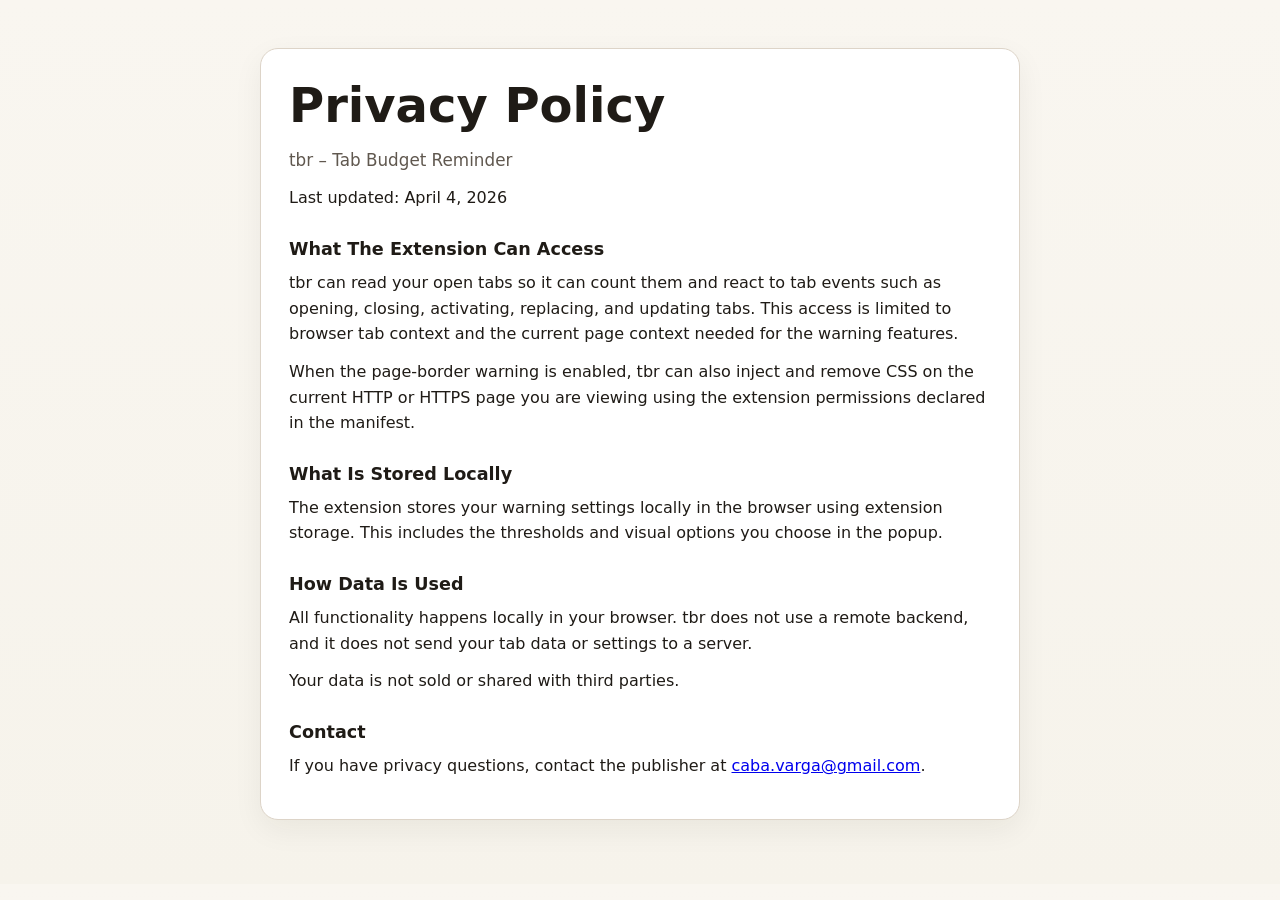
==== docs/privacy/index.html @ a191aa72 "docs: finalize store submission copy" ====
<!doctype html>
<html lang="en">
  <head>
    <meta charset="utf-8" />
    <meta name="viewport" content="width=device-width, initial-scale=1" />
    <title>Privacy Policy for tbr – Tab Budget Reminder</title>
    <meta
      name="description"
      content="Privacy policy for the tbr browser extension."
    />
    <style>
      :root {
        color-scheme: light;
        --bg: #f6f3eb;
        --panel: #ffffff;
        --text: #1f1b16;
        --muted: #60584f;
        --accent: #8b3a2b;
        --line: #ddd4c8;
      }

      body {
        margin: 0;
        font: 16px/1.6 system-ui, -apple-system, BlinkMacSystemFont, "Segoe UI",
          sans-serif;
        color: var(--text);
        background: linear-gradient(180deg, #f9f6f0 0%, var(--bg) 100%);
      }

      main {
        max-width: 760px;
        margin: 0 auto;
        padding: 48px 20px 64px;
      }

      .card {
        background: var(--panel);
        border: 1px solid var(--line);
        border-radius: 18px;
        padding: 28px;
        box-shadow: 0 10px 30px rgba(31, 27, 22, 0.06);
      }

      h1,
      h2 {
        line-height: 1.2;
      }

      h1 {
        margin: 0 0 12px;
        font-size: clamp(2rem, 4vw, 3rem);
      }

      h2 {
        margin: 28px 0 10px;
        font-size: 1.1rem;
      }

      p,
      li {
        margin: 0 0 12px;
      }

      .lede {
        font-size: 1.05rem;
        color: var(--muted);
      }
    </style>
  </head>
  <body>
    <main>
      <article class="card">
        <h1>Privacy Policy</h1>
        <p class="lede">tbr – Tab Budget Reminder</p>
        <p>Last updated: April 4, 2026</p>

        <h2>What The Extension Can Access</h2>
        <p>
          tbr can read your open tabs so it can count them and react to tab
          events such as opening, closing, activating, replacing, and updating
          tabs. This access is limited to browser tab context and the current
          page context needed for the warning features.
        </p>
        <p>
          When the page-border warning is enabled, tbr can also inject and
          remove CSS on the current HTTP or HTTPS page you are viewing using
          the extension permissions declared in the manifest.
        </p>

        <h2>What Is Stored Locally</h2>
        <p>
          The extension stores your warning settings locally in the browser
          using extension storage. This includes the thresholds and visual
          options you choose in the popup.
        </p>

        <h2>How Data Is Used</h2>
        <p>
          All functionality happens locally in your browser. tbr does not use a
          remote backend, and it does not send your tab data or settings to a
          server.
        </p>
        <p>
          Your data is not sold or shared with third parties.
        </p>

        <h2>Contact</h2>
        <p>
          If you have privacy questions, contact the publisher at
          <a href="mailto:caba.varga@gmail.com">caba.varga@gmail.com</a>.
        </p>
      </article>
    </main>
  </body>
</html>
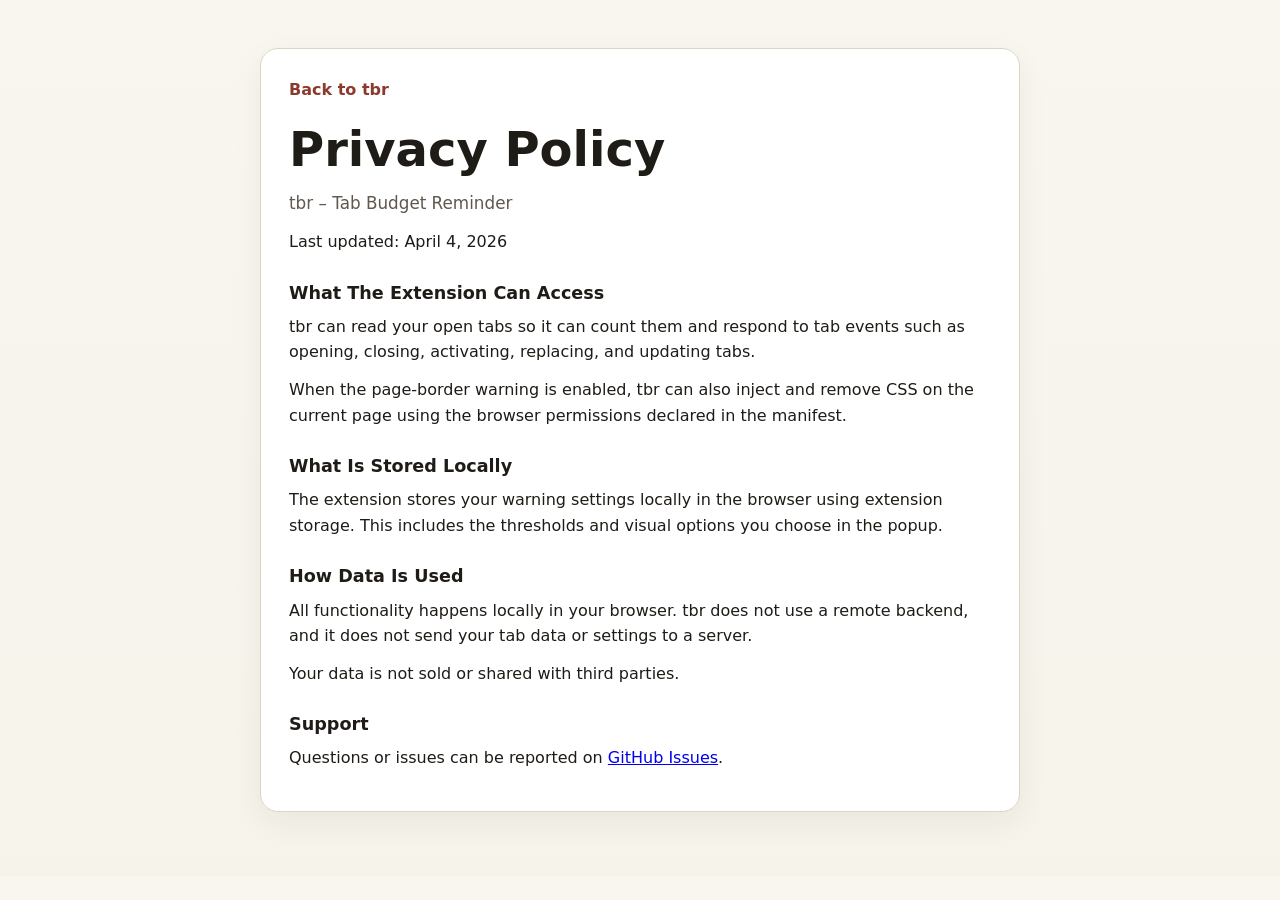
==== commit e8ddb5fc: "docs: refresh public docs entrypoints" ====
--- a/docs/privacy/index.html
+++ b/docs/privacy/index.html
@@ -41,6 +41,14 @@
         box-shadow: 0 10px 30px rgba(31, 27, 22, 0.06);
       }
 
+      .back {
+        display: inline-block;
+        margin-bottom: 18px;
+        color: var(--accent);
+        text-decoration: none;
+        font-weight: 600;
+      }
+
       h1,
       h2 {
         line-height: 1.2;
@@ -56,8 +64,7 @@
         font-size: 1.1rem;
       }
 
-      p,
-      li {
+      p {
         margin: 0 0 12px;
       }
 
@@ -70,21 +77,21 @@
   <body>
     <main>
       <article class="card">
+        <a class="back" href="../">Back to tbr</a>
         <h1>Privacy Policy</h1>
         <p class="lede">tbr – Tab Budget Reminder</p>
         <p>Last updated: April 4, 2026</p>
 
         <h2>What The Extension Can Access</h2>
         <p>
-          tbr can read your open tabs so it can count them and react to tab
+          tbr can read your open tabs so it can count them and respond to tab
           events such as opening, closing, activating, replacing, and updating
-          tabs. This access is limited to browser tab context and the current
-          page context needed for the warning features.
+          tabs.
         </p>
         <p>
           When the page-border warning is enabled, tbr can also inject and
-          remove CSS on the current HTTP or HTTPS page you are viewing using
-          the extension permissions declared in the manifest.
+          remove CSS on the current page using the browser permissions declared
+          in the manifest.
         </p>
 
         <h2>What Is Stored Locally</h2>
@@ -104,10 +111,12 @@
           Your data is not sold or shared with third parties.
         </p>
 
-        <h2>Contact</h2>
+        <h2>Support</h2>
         <p>
-          If you have privacy questions, contact the publisher at
-          <a href="mailto:caba.varga@gmail.com">caba.varga@gmail.com</a>.
+          Questions or issues can be reported on
+          <a href="https://github.com/CabaVarga/tbr/issues"
+            >GitHub Issues</a
+          >.
         </p>
       </article>
     </main>
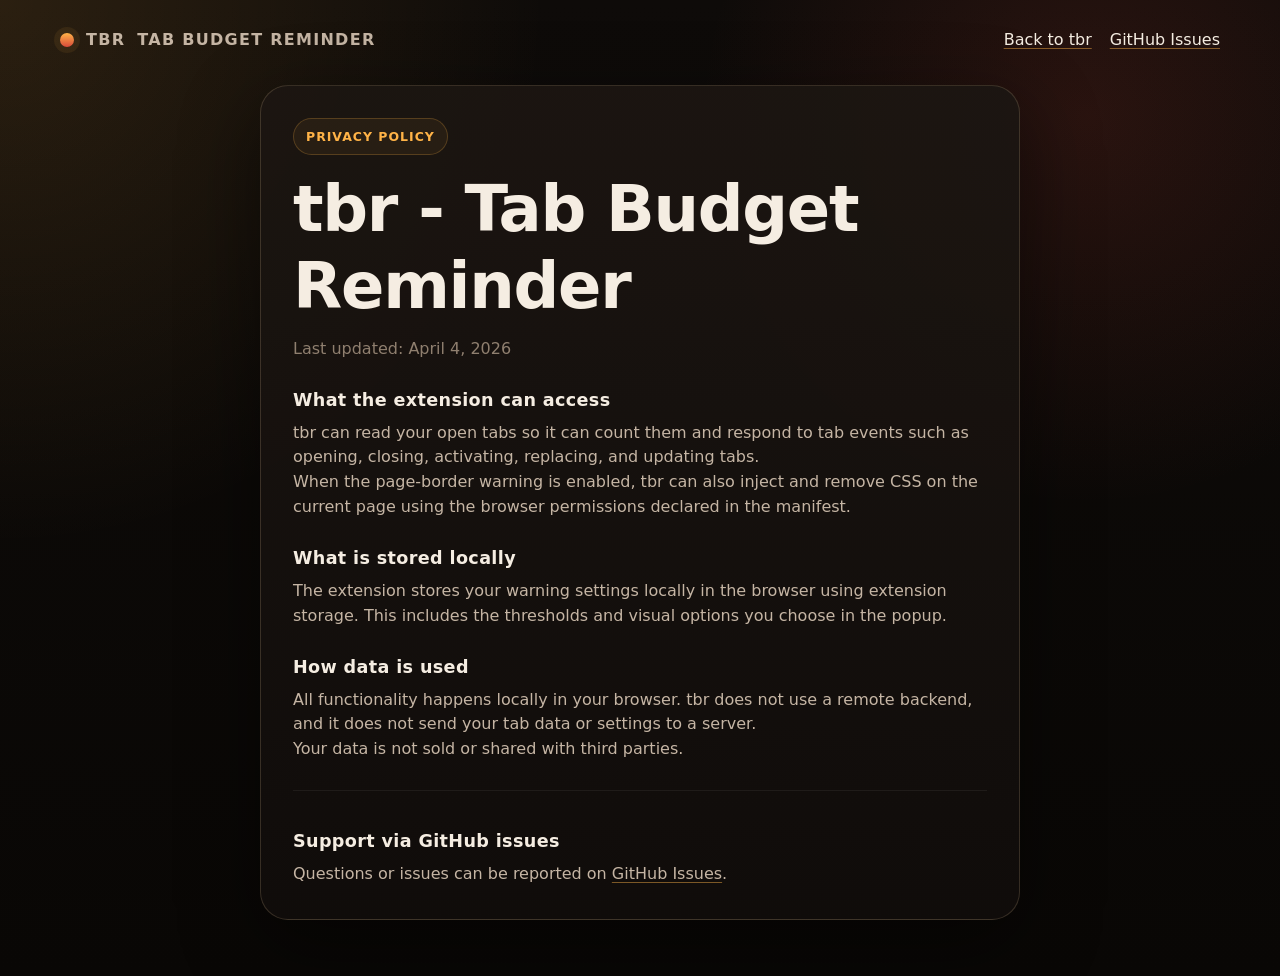
==== commit fc9f83a5: "docs: align privacy page with public site" ====
--- a/docs/privacy/index.html
+++ b/docs/privacy/index.html
@@ -3,122 +3,243 @@
   <head>
     <meta charset="utf-8" />
     <meta name="viewport" content="width=device-width, initial-scale=1" />
-    <title>Privacy Policy for tbr – Tab Budget Reminder</title>
+    <title>Privacy Policy for tbr - Tab Budget Reminder</title>
     <meta
       name="description"
       content="Privacy policy for the tbr browser extension."
     />
     <style>
       :root {
-        color-scheme: light;
-        --bg: #f6f3eb;
-        --panel: #ffffff;
-        --text: #1f1b16;
-        --muted: #60584f;
-        --accent: #8b3a2b;
-        --line: #ddd4c8;
+        color-scheme: dark;
+        --bg: #090705;
+        --bg-2: #120f0c;
+        --panel: rgba(20, 16, 13, 0.88);
+        --line: rgba(255, 217, 166, 0.16);
+        --text: #f5ede2;
+        --muted: #c5b5a4;
+        --soft: #8f7f6f;
+        --amber: #ffb347;
+        --shadow: 0 24px 80px rgba(0, 0, 0, 0.45);
+      }
+
+      * {
+        box-sizing: border-box;
       }
 
       body {
         margin: 0;
-        font: 16px/1.6 system-ui, -apple-system, BlinkMacSystemFont, "Segoe UI",
-          sans-serif;
         color: var(--text);
-        background: linear-gradient(180deg, #f9f6f0 0%, var(--bg) 100%);
-      }
-
+        background:
+          radial-gradient(circle at top left, rgba(255, 179, 71, 0.12), transparent 34%),
+          radial-gradient(circle at 85% 12%, rgba(215, 74, 58, 0.14), transparent 28%),
+          linear-gradient(180deg, #0e0b09 0%, var(--bg) 100%);
+        font: 16px/1.55 system-ui, -apple-system, BlinkMacSystemFont, "Segoe UI", sans-serif;
+      }
+
+      a {
+        color: inherit;
+        text-decoration-color: rgba(255, 179, 71, 0.45);
+        text-underline-offset: 0.18em;
+      }
+
+      a:hover {
+        color: var(--amber);
+      }
+
+      .wrap {
+        width: min(1160px, calc(100% - 32px));
+        margin: 0 auto;
+        padding: 28px 0 56px;
+      }
+
+      header,
       main {
+        position: relative;
+        z-index: 1;
+      }
+
+      .topbar {
+        display: flex;
+        align-items: center;
+        justify-content: space-between;
+        gap: 16px;
+        margin-bottom: 32px;
+      }
+
+      .brand {
+        display: inline-flex;
+        align-items: center;
+        gap: 12px;
+        font-weight: 700;
+        letter-spacing: 0.08em;
+        text-transform: uppercase;
+        color: var(--muted);
+      }
+
+      .brand-mark {
+        width: 14px;
+        height: 14px;
+        border-radius: 50%;
+        background: linear-gradient(180deg, var(--amber), #d74a3a);
+        box-shadow: 0 0 0 6px rgba(255, 179, 71, 0.08);
+      }
+
+      .toplinks {
+        display: flex;
+        gap: 18px;
+        flex-wrap: wrap;
+        justify-content: flex-end;
+      }
+
+      .panel {
+        background: linear-gradient(180deg, rgba(28, 22, 18, 0.92), rgba(17, 13, 11, 0.92));
+        border: 1px solid var(--line);
+        border-radius: 28px;
+        box-shadow: var(--shadow);
+        overflow: hidden;
+      }
+
+      .privacy {
         max-width: 760px;
         margin: 0 auto;
-        padding: 48px 20px 64px;
-      }
-
-      .card {
-        background: var(--panel);
-        border: 1px solid var(--line);
-        border-radius: 18px;
-        padding: 28px;
-        box-shadow: 0 10px 30px rgba(31, 27, 22, 0.06);
+        padding: 32px;
+      }
+
+      .eyebrow {
+        display: inline-flex;
+        align-items: center;
+        gap: 10px;
+        width: fit-content;
+        margin-bottom: 16px;
+        padding: 8px 12px;
+        border-radius: 999px;
+        border: 1px solid rgba(255, 179, 71, 0.22);
+        background: rgba(255, 179, 71, 0.06);
+        color: var(--amber);
+        letter-spacing: 0.08em;
+        text-transform: uppercase;
+        font-size: 0.78rem;
+        font-weight: 700;
+      }
+
+      h1,
+      h2 {
+        line-height: 1.2;
+        letter-spacing: -0.02em;
+      }
+
+      h1 {
+        margin: 0 0 12px;
+        font-size: clamp(2.4rem, 5vw, 4rem);
+      }
+
+      h2 {
+        margin: 28px 0 10px;
+        font-size: 1.1rem;
+        letter-spacing: 0.02em;
+      }
+
+      .copy {
+        margin: 0;
+        color: var(--muted);
+      }
+
+      .meta {
+        margin: 0 0 24px;
+        color: var(--soft);
       }
 
       .back {
         display: inline-block;
         margin-bottom: 18px;
-        color: var(--accent);
-        text-decoration: none;
-        font-weight: 600;
-      }
-
-      h1,
-      h2 {
-        line-height: 1.2;
-      }
-
-      h1 {
-        margin: 0 0 12px;
-        font-size: clamp(2rem, 4vw, 3rem);
-      }
-
-      h2 {
-        margin: 28px 0 10px;
-        font-size: 1.1rem;
-      }
-
-      p {
-        margin: 0 0 12px;
-      }
-
-      .lede {
-        font-size: 1.05rem;
-        color: var(--muted);
+        font-weight: 650;
+      }
+
+      .support {
+        border-top: 1px solid rgba(255, 255, 255, 0.06);
+        margin-top: 28px;
+        padding-top: 12px;
+      }
+
+      @media (max-width: 640px) {
+        .wrap {
+          width: min(100% - 20px, 1160px);
+          padding-top: 14px;
+        }
+
+        .topbar {
+          flex-direction: column;
+          align-items: flex-start;
+        }
+
+        .toplinks {
+          justify-content: flex-start;
+        }
+
+        .privacy {
+          padding: 20px;
+        }
       }
     </style>
   </head>
   <body>
-    <main>
-      <article class="card">
-        <a class="back" href="../">Back to tbr</a>
-        <h1>Privacy Policy</h1>
-        <p class="lede">tbr – Tab Budget Reminder</p>
-        <p>Last updated: April 4, 2026</p>
-
-        <h2>What The Extension Can Access</h2>
-        <p>
-          tbr can read your open tabs so it can count them and respond to tab
-          events such as opening, closing, activating, replacing, and updating
-          tabs.
-        </p>
-        <p>
-          When the page-border warning is enabled, tbr can also inject and
-          remove CSS on the current page using the browser permissions declared
-          in the manifest.
-        </p>
-
-        <h2>What Is Stored Locally</h2>
-        <p>
-          The extension stores your warning settings locally in the browser
-          using extension storage. This includes the thresholds and visual
-          options you choose in the popup.
-        </p>
-
-        <h2>How Data Is Used</h2>
-        <p>
-          All functionality happens locally in your browser. tbr does not use a
-          remote backend, and it does not send your tab data or settings to a
-          server.
-        </p>
-        <p>
-          Your data is not sold or shared with third parties.
-        </p>
-
-        <h2>Support</h2>
-        <p>
-          Questions or issues can be reported on
-          <a href="https://github.com/CabaVarga/tbr/issues"
-            >GitHub Issues</a
-          >.
-        </p>
-      </article>
-    </main>
+    <div class="wrap">
+      <header class="topbar">
+        <div class="brand" aria-label="tbr Tab Budget Reminder">
+          <span class="brand-mark" aria-hidden="true"></span>
+          <span>tbr</span>
+          <span>Tab Budget Reminder</span>
+        </div>
+        <nav class="toplinks" aria-label="Primary">
+          <a href="../">Back to tbr</a>
+          <a href="https://github.com/CabaVarga/tbr/issues">GitHub Issues</a>
+        </nav>
+      </header>
+
+      <main>
+        <article class="panel privacy">
+          <div class="eyebrow">Privacy policy</div>
+          <h1>tbr - Tab Budget Reminder</h1>
+          <p class="meta">Last updated: April 4, 2026</p>
+
+          <h2>What the extension can access</h2>
+          <p class="copy">
+            tbr can read your open tabs so it can count them and respond to tab
+            events such as opening, closing, activating, replacing, and updating
+            tabs.
+          </p>
+          <p class="copy">
+            When the page-border warning is enabled, tbr can also inject and
+            remove CSS on the current page using the browser permissions declared
+            in the manifest.
+          </p>
+
+          <h2>What is stored locally</h2>
+          <p class="copy">
+            The extension stores your warning settings locally in the browser
+            using extension storage. This includes the thresholds and visual
+            options you choose in the popup.
+          </p>
+
+          <h2>How data is used</h2>
+          <p class="copy">
+            All functionality happens locally in your browser. tbr does not use
+            a remote backend, and it does not send your tab data or settings to
+            a server.
+          </p>
+          <p class="copy">
+            Your data is not sold or shared with third parties.
+          </p>
+
+          <section class="support" aria-labelledby="support-title">
+            <h2 id="support-title">Support via GitHub issues</h2>
+            <p class="copy">
+              Questions or issues can be reported on
+              <a href="https://github.com/CabaVarga/tbr/issues">GitHub Issues</a>.
+            </p>
+          </section>
+        </article>
+      </main>
+    </div>
   </body>
 </html>
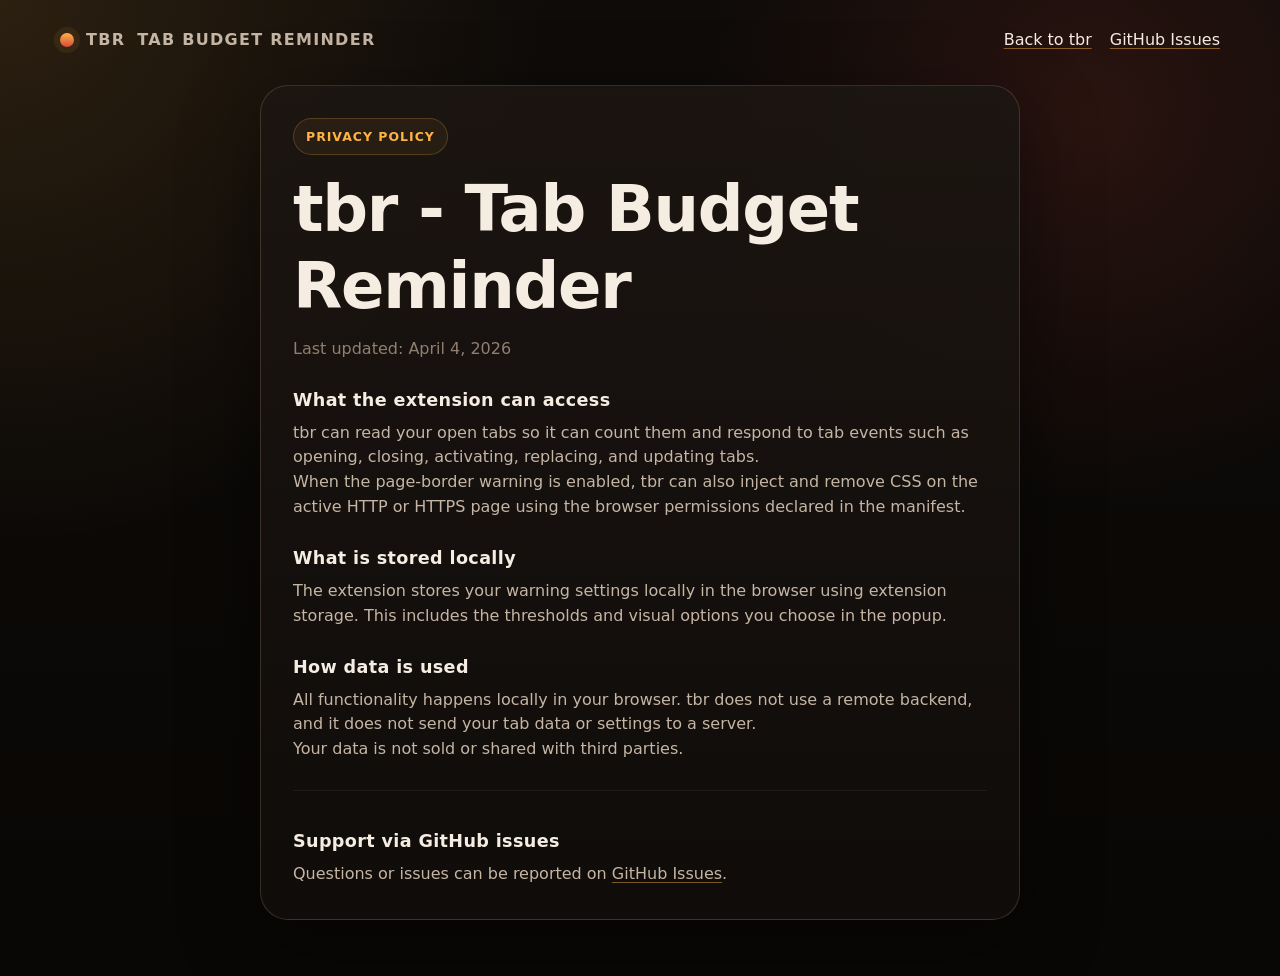
==== commit 2172f1d7: "docs: narrow privacy scope wording" ====
--- a/docs/privacy/index.html
+++ b/docs/privacy/index.html
@@ -210,8 +210,8 @@
           </p>
           <p class="copy">
             When the page-border warning is enabled, tbr can also inject and
-            remove CSS on the current page using the browser permissions declared
-            in the manifest.
+            remove CSS on the active HTTP or HTTPS page using the browser
+            permissions declared in the manifest.
           </p>
 
           <h2>What is stored locally</h2>
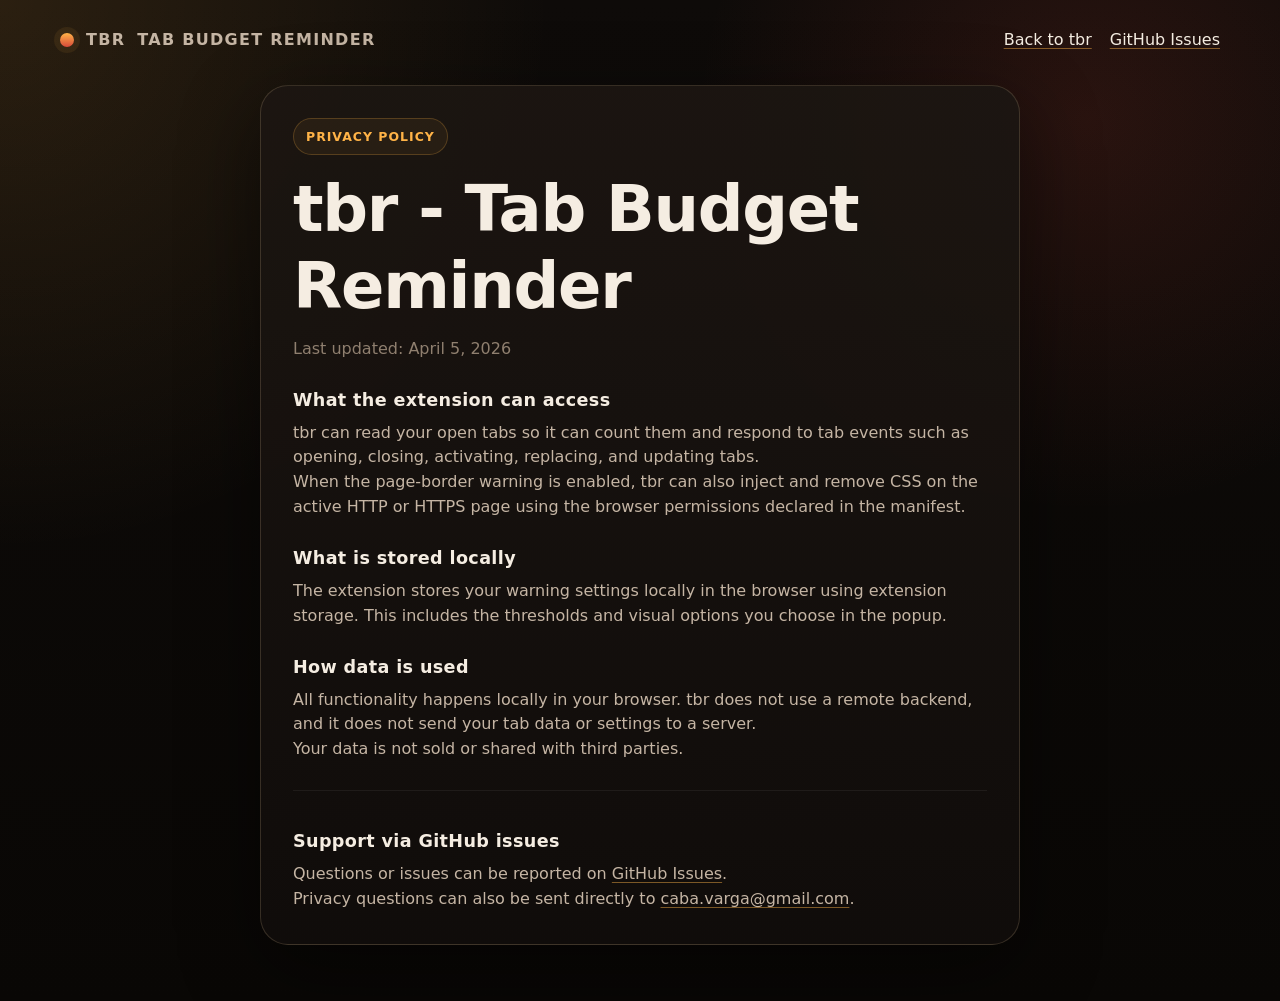
==== commit eca8f076: "docs: add privacy contact route" ====
--- a/docs/privacy/index.html
+++ b/docs/privacy/index.html
@@ -200,7 +200,7 @@
         <article class="panel privacy">
           <div class="eyebrow">Privacy policy</div>
           <h1>tbr - Tab Budget Reminder</h1>
-          <p class="meta">Last updated: April 4, 2026</p>
+          <p class="meta">Last updated: April 5, 2026</p>
 
           <h2>What the extension can access</h2>
           <p class="copy">
@@ -236,6 +236,10 @@
             <p class="copy">
               Questions or issues can be reported on
               <a href="https://github.com/CabaVarga/tbr/issues">GitHub Issues</a>.
+            </p>
+            <p class="copy">
+              Privacy questions can also be sent directly to
+              <a href="mailto:caba.varga@gmail.com">caba.varga@gmail.com</a>.
             </p>
           </section>
         </article>
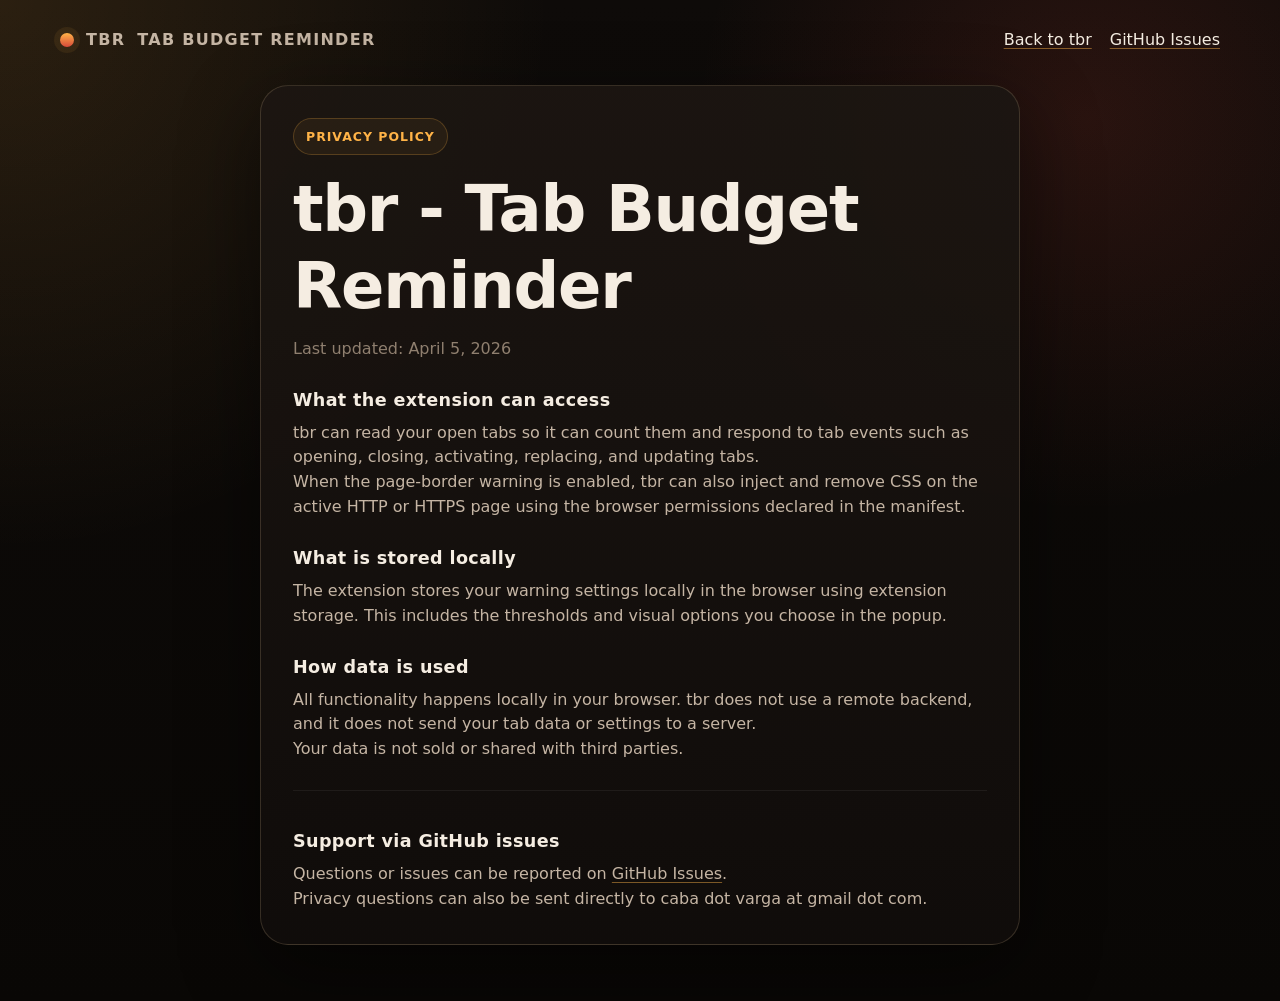
==== commit 81cb32b4: "docs: obfuscate privacy contact email" ====
--- a/docs/privacy/index.html
+++ b/docs/privacy/index.html
@@ -238,8 +238,7 @@
               <a href="https://github.com/CabaVarga/tbr/issues">GitHub Issues</a>.
             </p>
             <p class="copy">
-              Privacy questions can also be sent directly to
-              <a href="mailto:caba.varga@gmail.com">caba.varga@gmail.com</a>.
+              Privacy questions can also be sent directly to caba dot varga at gmail dot com.
             </p>
           </section>
         </article>
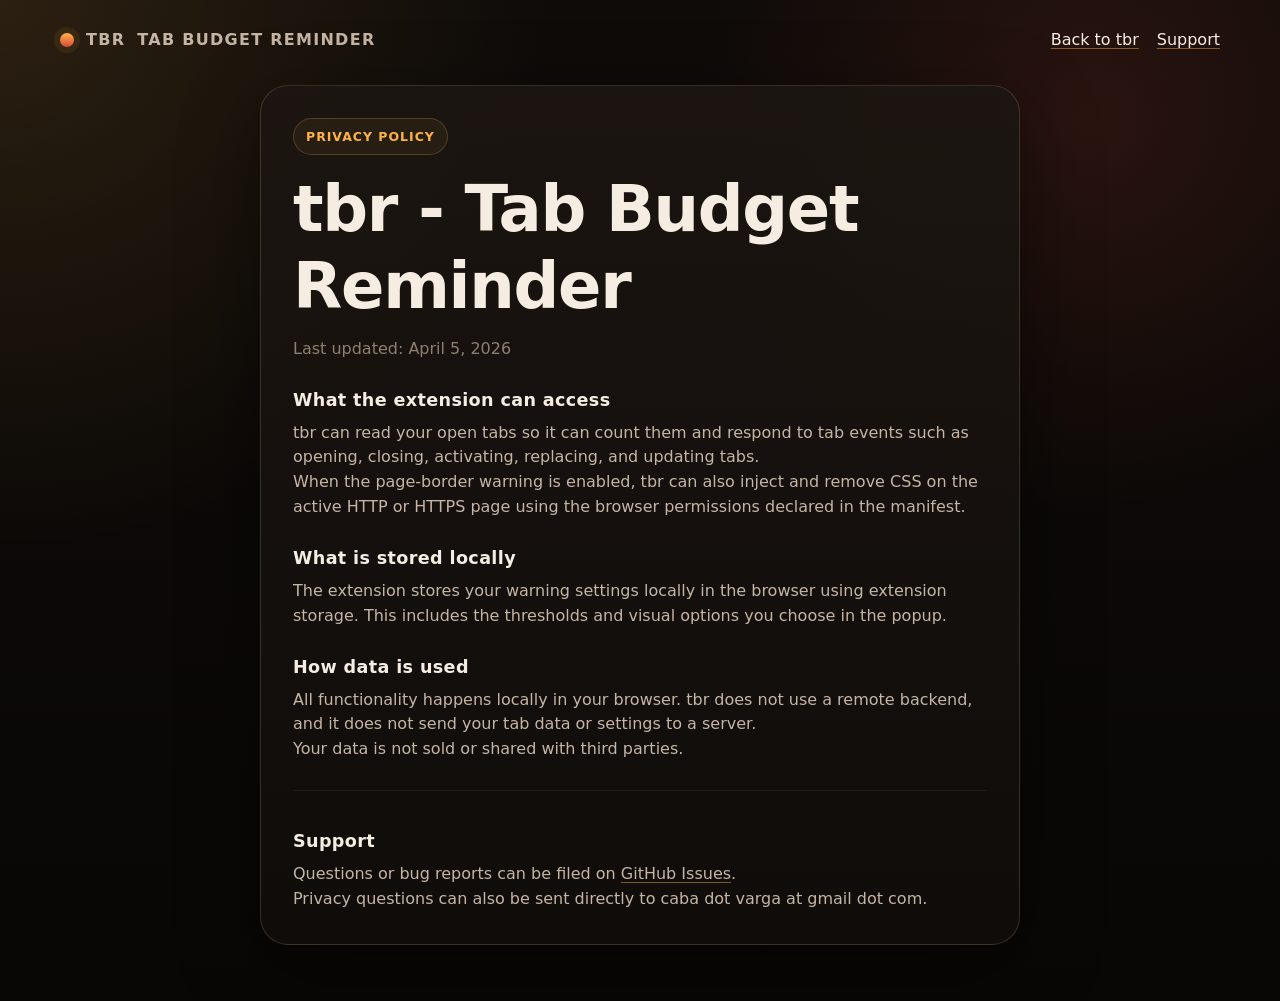
==== commit 91ff49f4: "docs: polish public copy and metadata" ====
--- a/docs/privacy/index.html
+++ b/docs/privacy/index.html
@@ -3,10 +3,10 @@
   <head>
     <meta charset="utf-8" />
     <meta name="viewport" content="width=device-width, initial-scale=1" />
-    <title>Privacy Policy for tbr - Tab Budget Reminder</title>
+    <title>tbr Privacy Policy | Tab Budget Reminder</title>
     <meta
       name="description"
-      content="Privacy policy for the tbr browser extension."
+      content="Privacy policy for tbr, a Chrome extension with local-first tab warnings and no backend."
     />
     <style>
       :root {
@@ -192,7 +192,7 @@
         </div>
         <nav class="toplinks" aria-label="Primary">
           <a href="../">Back to tbr</a>
-          <a href="https://github.com/CabaVarga/tbr/issues">GitHub Issues</a>
+          <a href="https://github.com/CabaVarga/tbr/issues">Support</a>
         </nav>
       </header>
 
@@ -232,9 +232,9 @@
           </p>
 
           <section class="support" aria-labelledby="support-title">
-            <h2 id="support-title">Support via GitHub issues</h2>
+            <h2 id="support-title">Support</h2>
             <p class="copy">
-              Questions or issues can be reported on
+              Questions or bug reports can be filed on
               <a href="https://github.com/CabaVarga/tbr/issues">GitHub Issues</a>.
             </p>
             <p class="copy">
